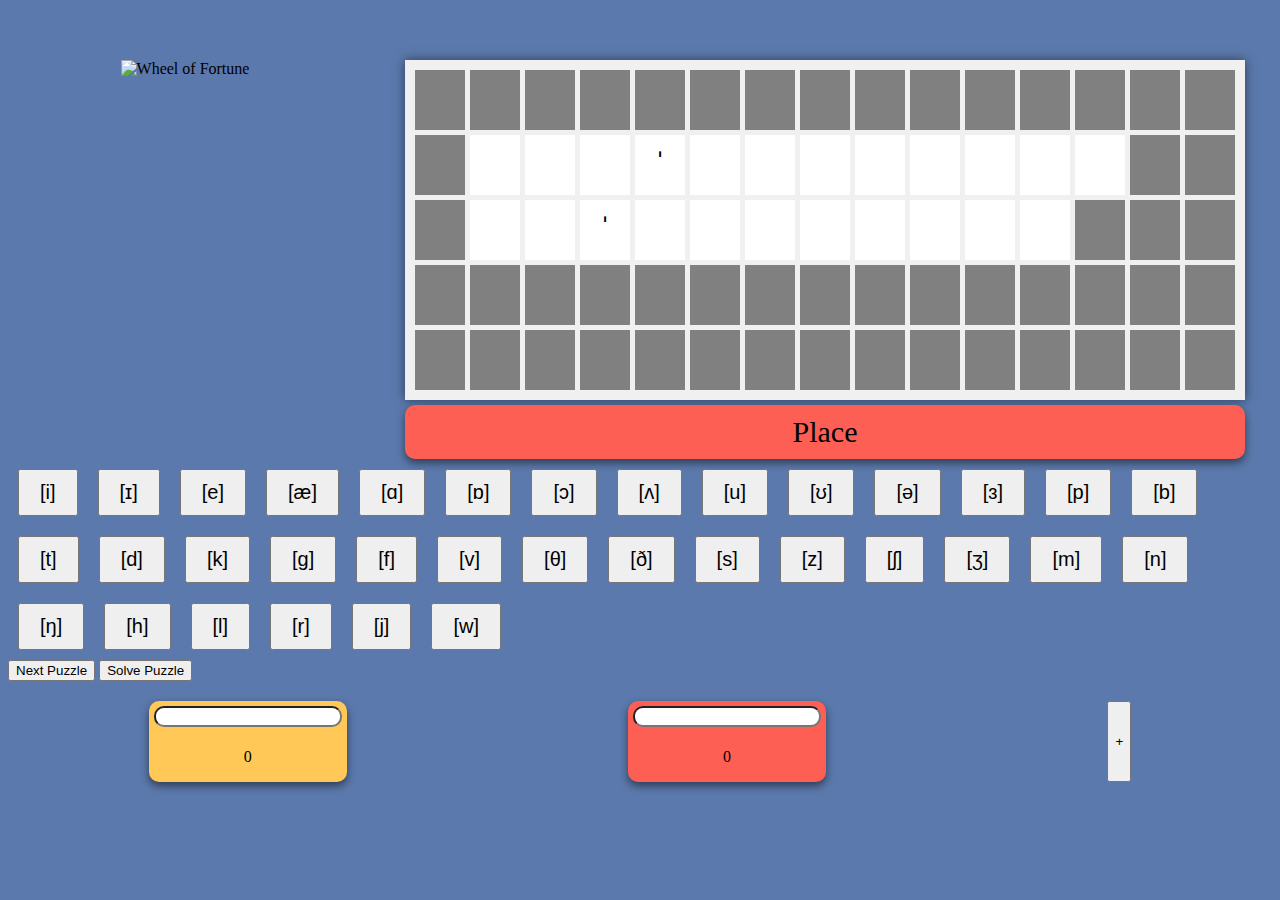
==== wheelIPA.html @ 9ba2bceb "Add files via upload" ====
<!DOCTYPE html>
<html lang="en" class="doc">
<head>
    <meta charset="UTF-8">
    <meta name="viewport" content="width=device-width, initial-scale=1.0">
    <title>Wheel of Fortune</title>
    <style>

.doc {
    background-color: #5b79ac;

}
#main-container {
    display: flex;
    align-items: start;
    justify-content: center;
    gap: 20px;
    margin-top: 30px;
}

#wheel-container {
    flex-shrink: 0; /* Prevent the wheel from shrinking */
    text-align: center;
    /* Increase the size of the wheel as needed */
    width: 300px; /* Example size, adjust as needed */
}

#wheel {
    max-width: 100%; /* This will make the image responsive to the container size */
    height: auto;
    transition: transform 4s cubic-bezier(0.25, 0.1, 0.25, 1); /* Smooth rotation */
    transform-origin: 50% 50%; /* Set rotation origin to center */
    padding: 30px;
}

#puzzle-grid {
    display: grid;
    grid-template-columns: repeat(15, 50px); /* Now 15 columns */
    grid-template-rows: repeat(5, 60px); /* 5 rows */
    gap: 5px;
    margin-top: 30px;
    padding: 10px;
    background-color: #f0f0f0;
    box-shadow: 0px 0px 10px rgba(0, 0, 0, 0.5);
    justify-content: center;
    margin-left: 50px;
    margin-bottom: 5px;
}

.puzzle-cell {
    background-color: grey;
    display: flex;
    align-items: center;
    justify-content: center;
    color: rgb(0, 0, 0);
    font-size: 35px;
    font-weight: bold;
    width: 50px; /* Match the cell width in grid-template-columns */
    height: 60px; /* Match the cell height in grid-template-rows */
}
.team-container {
    display: flex;
    justify-content: space-around;
    margin-top: 20px;
}
.puzzle-hint{
    text-align: center;
    background-color: #FE5F55;
    border-radius: 10px; /* Adjust the px value to control the roundness */
    box-shadow: 0px 4px 8px rgba(0, 0, 0, 0.5);
    font-size: 30px;
    padding: 10px;
    border-width: 5px;
    margin-left: 50px;
    
    
    
}

.current-team {
    text-align: center;
    background-color: #FFC857;
    border-radius: 10px; /* Adjust the px value to control the roundness */
    box-shadow: 0px 4px 8px rgba(0, 0, 0, 0.5)
}
.team {
    text-align: center;
    background-color: #FE5F55;
    border-radius: 10px; /* Adjust the px value to control the roundness */
    box-shadow: 0px 4px 8px rgba(0, 0, 0, 0.5)
}
.team-name {
    border-radius: 10px; /* Adjust the px value to control the roundness */
    padding-left: 5px;
    margin: 5px;
}
.team-score {
    padding: 0px;
}
.alphabet-button {
    font-size: 20px; /* Make the text bigger */
    margin: 10px; /* Add space around the buttons */
    padding: 10px 20px; /* Add some padding for better button sizing */
    /* Add more styling as needed, e.g., border, background color, etc. */
}
.alphabet-buttons {
    font-size: 20px; /* Make the text bigger */
}

    </style>
</head>
<body>
    <div id="main-container">
        <div id="wheel-container">
            <img id="wheel" src="https://p7.hiclipart.com/preview/20/147/702/color-wheel-wikipedia-encyclopedia-wheel-of-fortune.jpg" alt="Wheel of Fortune"> <!-- Replace with your image path -->
        </div>
        <div class="puzzle-box">
        <div id="puzzle-grid">
            <!-- Grid cells will be inserted here by JavaScript -->
        </div>
        <div id="puzzle-hint" class="puzzle-hint">
        </div>
        </div>
    </div>
    
    
    

    <!-- Place this in your HTML where you want the alphabet buttons -->
<div id="alphabet-buttons" class="alphabet-buttons"></div>
<!-- ... (existing HTML code) ... -->
<button id="nextPuzzleButton">Next Puzzle</button>
<button id="solvePuzzleButton">Solve Puzzle</button>

<!-- Team Section -->
<div class="team-container" id="teamContainer">
   
    <!-- Add more teams dynamically -->
    <button onclick="addTeam()">+</button>
    <!-- Place this where you want the button in your HTML -->

</div>

<!-- ... (existing HTML code) ... -->

    <script>


let totalSpin = 0; // Variable to keep track of total spin
const dollarValues = [100, 200, 300, 400, 500, 600, 700, 800, 900, 1000, 1100, 1200]; // Dollar values for each section
const alphabet = [
{ base: '[i]', variants: ['i'] },
    { base: '[ɪ]', variants: ['ɪ'] },
    { base: '[e]', variants: ['e'] },
    { base: '[æ]', variants: ['æ'] },
    { base: '[ɑ]', variants: ['ɑ'] },
    { base: '[ɒ]', variants: ['ɒ'] },
    { base: '[ɔ]', variants: ['ɔ'] },
    { base: '[ʌ]', variants: ['ʌ'] },
    { base: '[u]', variants: ['u'] },
    { base: '[ʊ]', variants: ['ʊ'] },
    { base: '[ə]', variants: ['ə'] },
    { base: '[ɜ]', variants: ['ɜ'] },
    { base: '[p]', variants: ['p'] },
    { base: '[b]', variants: ['b'] },
    { base: '[t]', variants: ['t'] },
    { base: '[d]', variants: ['d'] },
    { base: '[k]', variants: ['k'] },
    { base: '[ɡ]', variants: ['ɡ'] },
    { base: '[f]', variants: ['f'] },
    { base: '[v]', variants: ['v'] },
    { base: '[θ]', variants: ['θ'] },
    { base: '[ð]', variants: ['ð'] },
    { base: '[s]', variants: ['s'] },
    { base: '[z]', variants: ['z'] },
    { base: '[ʃ]', variants: ['ʃ'] },
    { base: '[ʒ]', variants: ['ʒ'] },
    { base: '[m]', variants: ['m'] },
    { base: '[n]', variants: ['n'] },
    { base: '[ŋ]', variants: ['ŋ'] },
    { base: '[h]', variants: ['h'] },
    { base: '[l]', variants: ['l'] },
    { base: '[r]', variants: ['r'] },
    { base: '[j]', variants: ['j'] },
    { base: '[w]', variants: ['w'] }
];
document.getElementById("wheel").addEventListener("click", spinWheel); // Event listener attached to the wheel
document.getElementById('nextPuzzleButton').addEventListener('click', switchToNextPuzzle);
document.getElementById('solvePuzzleButton').addEventListener('click', idLikeToSolveThePuzzle);

var revealedLetters = [];
var scores = [];
function spinWheel() {
    return new Promise((resolve) => {
        const wheel = document.getElementById("wheel");

        // Function to start the spin
        const startSpin = () => {
            const minDegree = totalSpin + 360;
            const degree = Math.floor(minDegree + Math.random() * 360);
            totalSpin = degree;
            wheel.style.transform = `rotate(${degree}deg)`;

            wheel.removeEventListener('click', startSpin); // Remove the click listener
        };

        // Add click listener to start the spin
        wheel.addEventListener('click', startSpin);

        wheel.addEventListener('transitionend', () => {
            const currentDegree = totalSpin % 360;
            const sectionIndex = Math.floor(currentDegree / 30);
            const dollarValue = dollarValues[sectionIndex];
            resolve(dollarValue);
        }, {once: true});
    });
}
function revealLettersOnBoard(letter) {
    var numRevealed = 0
    const cells = document.querySelectorAll('#puzzle-grid .puzzle-cell');
    cells.forEach(cell => {
        const cellLetter = cell.getAttribute('data-letter');
        if (letter == cellLetter){
            cell.textContent = cellLetter;
            numRevealed += 1;
    }
});
return numRevealed;
} 

function idLikeToSolveThePuzzle() {
    var numRevealed = 0
    const cells = document.querySelectorAll('#puzzle-grid .puzzle-cell');
    cells.forEach(cell => {
        const cellLetter = cell.getAttribute('data-letter');
            cell.textContent = cellLetter;
            numRevealed += 1;
    
});
scores[currentTeam] += (dollarValue * numRevealed);
updateScoreDisplay(currentTeam);
return numRevealed;
} 

const puzzles = [
    "lɪŋˈɡwɪstɪks oʊˈlɪmpiˌæd"
];

const puzzleHints = [
    "Place"    
];

const defaultRevealed = [',', ':', '?', '¿', '!', '¡', '.', ';', 'ˈ', ''];
var puzzleIndex = 0
var currentTeam = 0;
var dollarValue = 0;
async function gameLoop () {
    var puzzle = puzzles[puzzleIndex]; // Set the new puzzle
    var hintContainer = document.getElementById('puzzle-hint');
    hintContainer.innerText = puzzleHints[puzzleIndex];
    
    defaultRevealed.forEach(char => {
        if (!revealedLetters.includes(char)) {
            revealedLetters.push(char);
        } 
    });
    createAlphabetButtons();
    createPuzzleGrid(5, 15, puzzle);
    addTeam();
    addTeam();
    // Start the game loop
    while (true) {
        //set current puzzle
        var puzzle = puzzles[puzzleIndex]; // Set the new puzzle

        //set current team
        var teamContainer = document.getElementById('teamContainer');
        var currentTeamDiv = teamContainer.children[currentTeam]; 
        var numToReveal = 0
        currentTeamDiv.className = "current-team";
        console.log("heres the array" + scores)
        //await user spin
        console.log("Waiting for user to spin the wheel...");
        dollarValue = await spinWheel();
        console.log("Wheel spun, landed on value: ", dollarValue);
        
        //await user letter input

        var pressedLetter = await waitForButtonPress();
        console.log("Pressed letter: ", pressedLetter);

        //see if the letter is in the puzzle
        
        //for each variant in the base that is selected, give points and reveal
        const entry = alphabet.find(entry => entry.base === pressedLetter);

        // Check if the entry was found
        numToReveal = 0;
        if (entry) {
            // Iterate over each variant of the base letter
            entry.variants.forEach(variant => {
                // Process each variant here
                numToReveal += revealLettersOnBoard(variant);
            });
        } else {
            console.log(`No entry found for base letter: ${baseLetter}`);
            
        }
        if (numToReveal == 0){
            //go to next team
            
        currentTeamDiv.className = "team";
        if (currentTeam == scores.length - 1){currentTeam = 0} else {currentTeam += 1}
        } else {
            // win some money
            scores[currentTeam] += numToReveal * dollarValue;
            updateScoreDisplay(currentTeam);
        }
    
        
        

    }
}
function switchToNextPuzzle() {
    puzzleIndex = (puzzleIndex + 1) % puzzles.length; // Update the puzzle index
    var puzzle = puzzles[puzzleIndex]; // Set the new puzzle
    var hintContainer = document.getElementById('puzzle-hint');

    hintContainer.innerText = puzzleHints[puzzleIndex];
    revealedLetters = [...defaultRevealed]; // Reset revealed letters
    console.log("here i have"+ puzzle)
    createPuzzleGrid(5, 15, puzzle); // Update the puzzle grid
    enableAllButtons(); // Re-enable all alphabet buttons
}

function updateScoreDisplay(teamIndex) {
    var teamContainer = document.getElementById('teamContainer');
    var teamDiv = teamContainer.children[teamIndex];
    var scoreElements = teamDiv.getElementsByClassName("team-score");
    if (scoreElements.length > 0) {
        scoreElements[0].innerText = scores[teamIndex];
    }
}
function createPuzzleGrid(rows, columns, text) {
    const grid = document.getElementById("puzzle-grid");
    grid.innerHTML = ''; // Clear existing grid content
    grid.style.gridTemplateRows = `repeat(${rows}, 1fr)`;
    grid.style.gridTemplateColumns = `repeat(${columns}, 1fr)`;

    const words = text.split(' ');
    console.log(words);

    // Create an array representing each cell of the grid
    const gridArray = new Array(rows * columns).fill(null);

    var currentCell = columns; // Start from the second row
    var spaceLeftInRow = columns
    for (let i = 0; i < words.length; i++) {
        const currentWord = words[i];
        const letters = currentWord.split('');
        
        console.log( currentWord + spaceLeftInRow)
        //skip first space in row
        currentCell += 1;
        spaceLeftInRow -= 1;
        // Check if the word can fit in the remaining space of the row
        if(spaceLeftInRow > letters.length){
            // Place the word
            for (let i = 0; i < letters.length; i++) {
                gridArray[currentCell] = letters[i]
                currentCell += 1;
                spaceLeftInRow -= 1;
            }
        } else {
            
            currentCell += spaceLeftInRow
            spaceLeftInRow = columns
            currentCell += 1;
            spaceLeftInRow -= 1;
            
            
                // Place the word
                for (let i = 0; i < letters.length; i++) {
                    gridArray[currentCell] = letters[i]
                    currentCell += 1;
                    spaceLeftInRow -= 1;
                
        }
    }

    }

    gridArray.forEach((item, index) => {
        const cell = document.createElement("div");
        cell.classList.add("puzzle-cell");
    
        if (item !== null) {
            cell.style.backgroundColor = "white";
            cell.setAttribute('data-letter', item);
            console.log(revealedLetters)
            console.log("item is "+ item)
            if (revealedLetters.includes(item.toLowerCase()) || revealedLetters.includes(item.toUpperCase())) {
                cell.textContent = item;
                console.log("ahhhhhhhhhhhhhhh")
            }
        }
    
        grid.appendChild(cell);
    });

    
    

    console.log(gridArray); // To check the state of gridArray
}


function waitForButtonPress() {
    return new Promise(resolve => {
        const buttons = document.querySelectorAll('#alphabet-buttons button');
        const clickHandler = function(event) {
            buttons.forEach(btn => btn.removeEventListener('click', clickHandler)); // Remove from all buttons
            const clickedLetter = event.target.textContent;
            event.target.disabled = true; // Disable the clicked button
            resolve(clickedLetter); // Resolve with the button's text
        };

        buttons.forEach(button => button.addEventListener('click', clickHandler));
    });
}

function enableAllButtons() {
    const buttons = document.querySelectorAll('#alphabet-buttons button');
    buttons.forEach(button => {
        button.disabled = false;
    });
}



function createAlphabetButtons() {
    
    const container = document.getElementById("alphabet-buttons");

    alphabet.forEach(entry => {
        const button = document.createElement("button");
        button.className = "alphabet-button";
        button.textContent = entry.base;

        

        container.appendChild(button);
    });
}

function addTeam() {
    const teamContainer = document.querySelector(".team-container");
    const newTeamElement = document.createElement("div");
    newTeamElement.className = "team";
    const inputElement = document.createElement("input");
    const ScoreElement = document.createElement("p");
    ScoreElement.innerText = "0"
    ScoreElement.className = "team-score"
    inputElement.className = "team-name"
    

    newTeamElement.appendChild(inputElement);
    newTeamElement.appendChild(ScoreElement);
    

    scores.push(0);
    // Insert the new team element before the last child element (the "+" button)
    teamContainer.insertBefore(newTeamElement, teamContainer.lastElementChild);
    
}


//createAlphabetButtons();



gameLoop();

    </script>
</body>

</html>
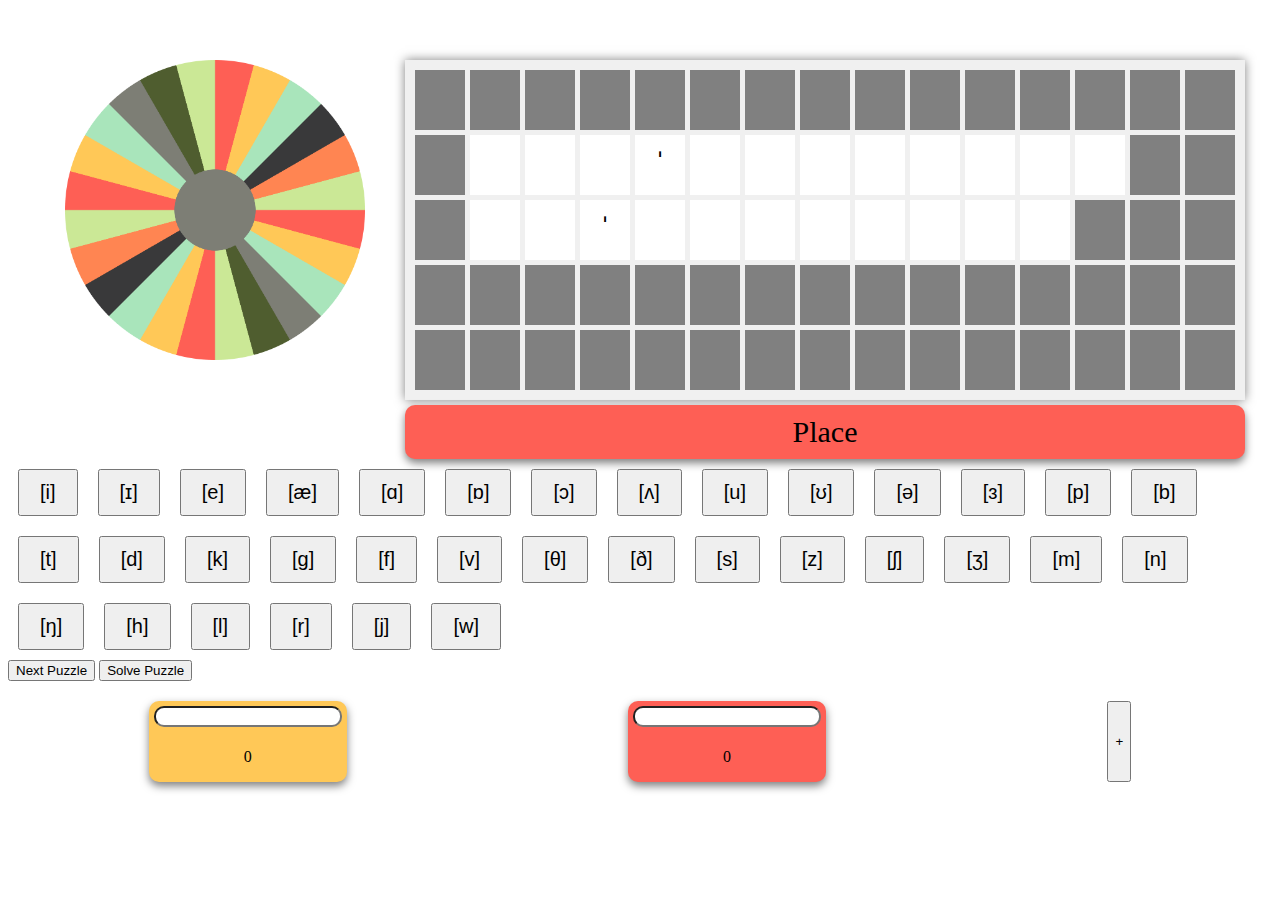
==== commit d7934e83: "Add files via upload" ====
--- a/wheelIPA.html
+++ b/wheelIPA.html
@@ -6,10 +6,7 @@
     <title>Wheel of Fortune</title>
     <style>
 
-.doc {
-    background-color: #5b79ac;
-
-}
+
 #main-container {
     display: flex;
     align-items: start;
@@ -112,7 +109,7 @@
 <body>
     <div id="main-container">
         <div id="wheel-container">
-            <img id="wheel" src="https://p7.hiclipart.com/preview/20/147/702/color-wheel-wikipedia-encyclopedia-wheel-of-fortune.jpg" alt="Wheel of Fortune"> <!-- Replace with your image path -->
+            <img id="wheel" src="./wheel.png" alt="Wheel of Fortune"> <!-- Replace with your image path -->
         </div>
         <div class="puzzle-box">
         <div id="puzzle-grid">
